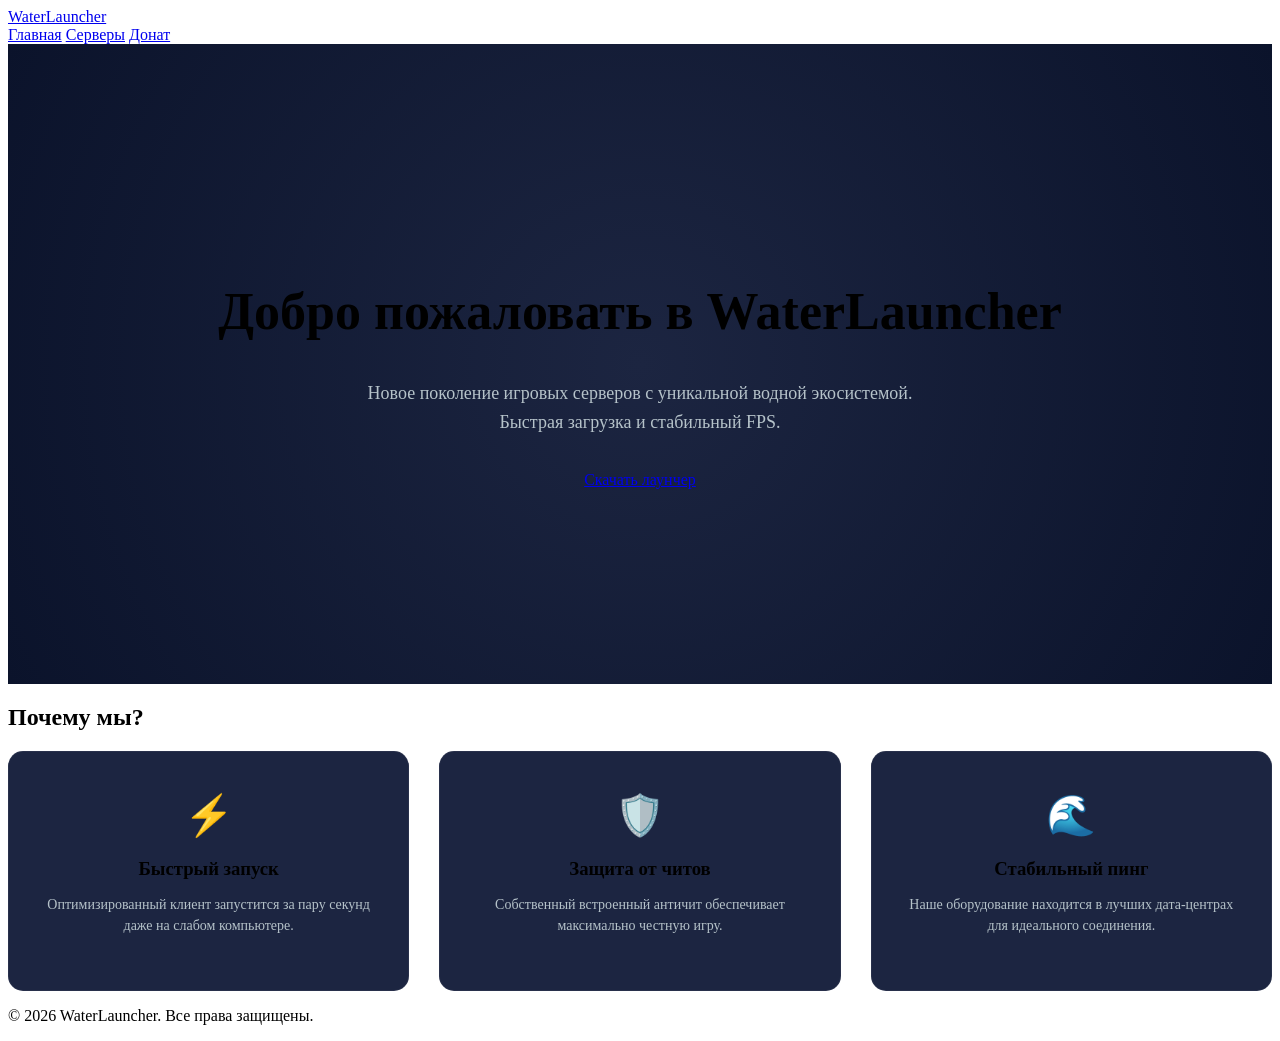
==== index.html @ 4f35d2d0 "Create index.html" ====
<!DOCTYPE html>
<html lang="ru">
<head>
    <meta charset="UTF-8">
    <meta name="viewport" content="width=device-width, initial-scale=1.0">
    <title>WaterLauncher — Главная</title>
    <link rel="stylesheet" href="css/style.css">
    <style>
        .hero {
            height: calc(80vh - 80px);
            display: flex;
            flex-direction: column;
            justify-content: center;
            align-items: center;
            text-align: center;
            background: radial-gradient(circle at center, #1c2541 0%, #0b132b 100%);
        }
        .hero h1 { font-size: 52px; margin-bottom: 20px; }
        .hero p { font-size: 18px; color: #b5c2c9; max-width: 600px; margin-bottom: 35px; line-height: 1.6; }
        
        .features-grid {
            display: grid;
            grid-template-columns: repeat(auto-fit, minmax(280px, 1fr));
            gap: 30px;
        }
        .card {
            background: #1c2541;
            padding: 40px 30px;
            border-radius: 15px;
            text-align: center;
            border: 1px solid rgba(255, 255, 255, 0.05);
        }
        .card-icon { font-size: 40px; margin-bottom: 15px; }
        .card h3 { margin-bottom: 10px; }
        .card p { color: #b5c2c9; font-size: 14px; line-height: 1.5; }
    </style>
</head>
<body>

    <header>
        <a href="index.html" class="logo">WaterLauncher</a>
        <nav>
            <a href="index.html" class="active">Главная</a>
            <a href="servers.html">Серверы</a>
            <a href="donate.html">Донат</a>
        </nav>
    </header>

    <section class="hero">
        <h1>Добро пожаловать в <span>WaterLauncher</span></h1>
        <p>Новое поколение игровых серверов с уникальной водной экосистемой. Быстрая загрузка и стабильный FPS.</p>
        <a href="#" class="btn">Скачать лаунчер</a>
    </section>

    <main class="container">
        <h2 class="heading">Почему <span>мы?</span></h2>
        <div class="features-grid">
            <div class="card">
                <div class="card-icon">⚡</div>
                <h3>Быстрый запуск</h3>
                <p>Оптимизированный клиент запустится за пару секунд даже на слабом компьютере.</p>
            </div>
            <div class="card">
                <div class="card-icon">🛡️</div>
                <h3>Защита от читов</h3>
                <p>Собственный встроенный античит обеспечивает максимально честную игру.</p>
            </div>
            <div class="card">
                <div class="card-icon">🌊</div>
                <h3>Стабильный пинг</h3>
                <p>Наше оборудование находится в лучших дата-центрах для идеального соединения.</p>
            </div>
        </div>
    </main>

    <footer>
        <p>&copy; 2026 WaterLauncher. Все права защищены.</p>
    </footer>

</body>
</html>
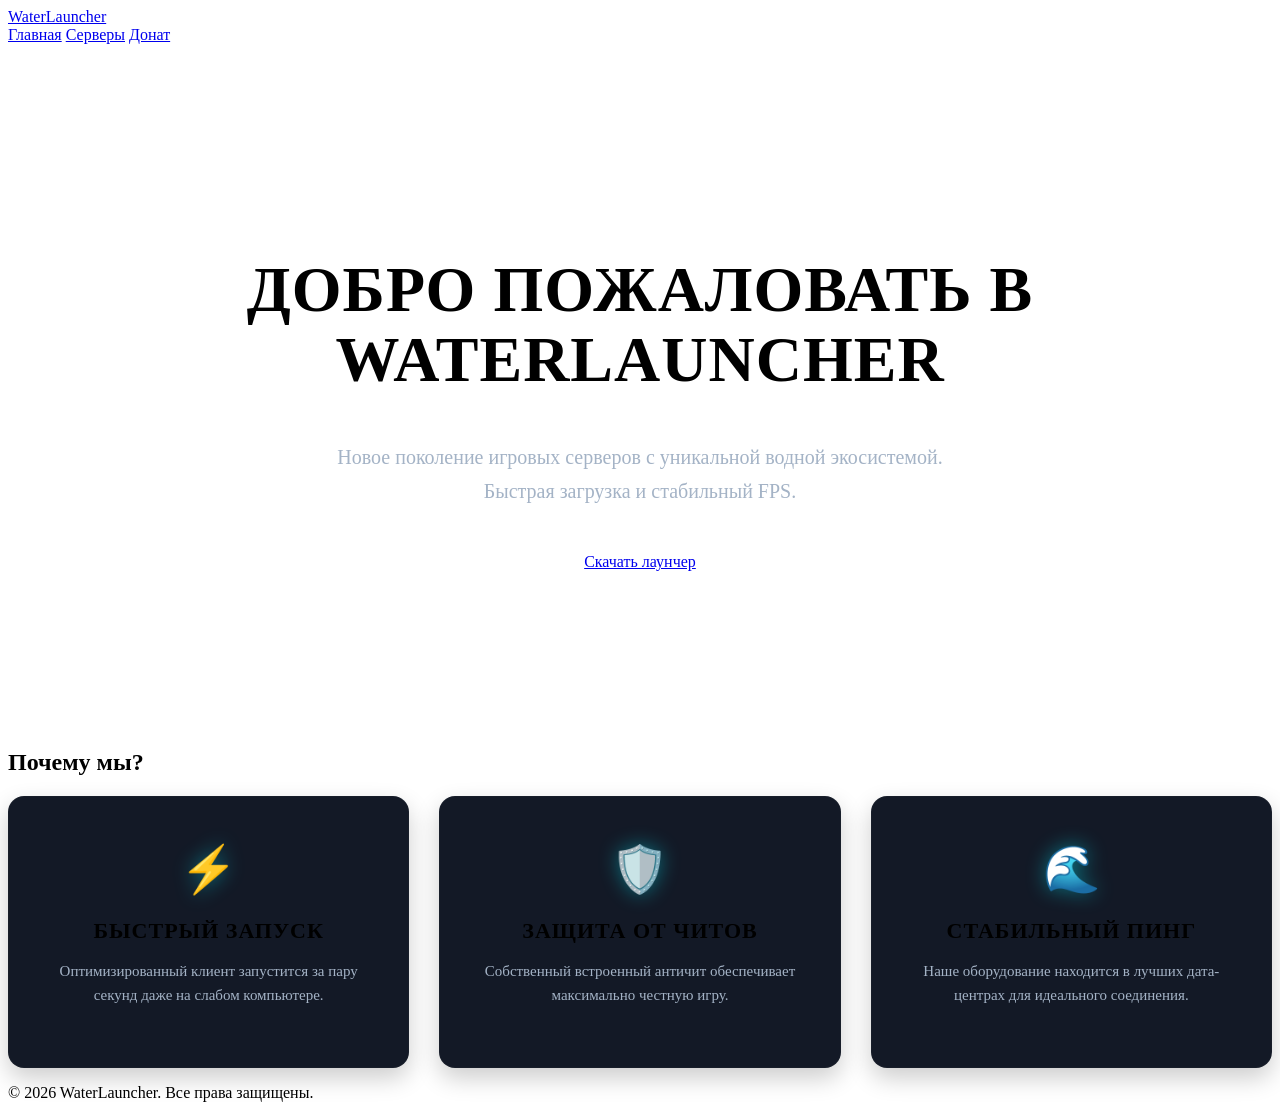
==== commit 2abc769d: "Update index.html" ====
--- a/index.html
+++ b/index.html
@@ -5,18 +5,34 @@
     <meta name="viewport" content="width=device-width, initial-scale=1.0">
     <title>WaterLauncher — Главная</title>
     <link rel="stylesheet" href="css/style.css">
+</style>
+</head>
+<body>
     <style>
         .hero {
-            height: calc(80vh - 80px);
+            height: calc(85vh - 80px);
             display: flex;
             flex-direction: column;
             justify-content: center;
             align-items: center;
             text-align: center;
-            background: radial-gradient(circle at center, #1c2541 0%, #0b132b 100%);
+            padding: 0 20px;
         }
-        .hero h1 { font-size: 52px; margin-bottom: 20px; }
-        .hero p { font-size: 18px; color: #b5c2c9; max-width: 600px; margin-bottom: 35px; line-height: 1.6; }
+        .hero h1 { 
+            font-size: 64px; 
+            font-weight: 900;
+            text-transform: uppercase;
+            margin-bottom: 25px; 
+            letter-spacing: 1px;
+            line-height: 1.1;
+        }
+        .hero p { 
+            font-size: 20px; 
+            color: #a4b3c6; 
+            max-width: 650px; 
+            margin-bottom: 45px; 
+            line-height: 1.7; 
+        }
         
         .features-grid {
             display: grid;
@@ -24,18 +40,31 @@
             gap: 30px;
         }
         .card {
-            background: #1c2541;
-            padding: 40px 30px;
-            border-radius: 15px;
+            background: #131926;
+            padding: 45px 35px;
+            border-radius: 16px;
             text-align: center;
-            border: 1px solid rgba(255, 255, 255, 0.05);
+            border: 1px solid rgba(255, 255, 255, 0.02);
+            box-shadow: 0 10px 25px rgba(0,0,0,0.2);
+            transition: all 0.3s ease;
         }
-        .card-icon { font-size: 40px; margin-bottom: 15px; }
-        .card h3 { margin-bottom: 10px; }
-        .card p { color: #b5c2c9; font-size: 14px; line-height: 1.5; }
+        .card:hover {
+            border-color: rgba(0, 240, 255, 0.3);
+            transform: translateY(-5px);
+        }
+        .card-icon { 
+            font-size: 46px; 
+            margin-bottom: 20px; 
+            filter: drop-shadow(0 0 10px rgba(0, 240, 255, 0.4));
+        }
+        .card h3 { 
+            margin-bottom: 15px; 
+            font-size: 22px; 
+            text-transform: uppercase;
+            letter-spacing: 1px;
+        }
+        .card p { color: #a4b3c6; font-size: 15px; line-height: 1.6; }
     </style>
-</head>
-<body>
 
     <header>
         <a href="index.html" class="logo">WaterLauncher</a>
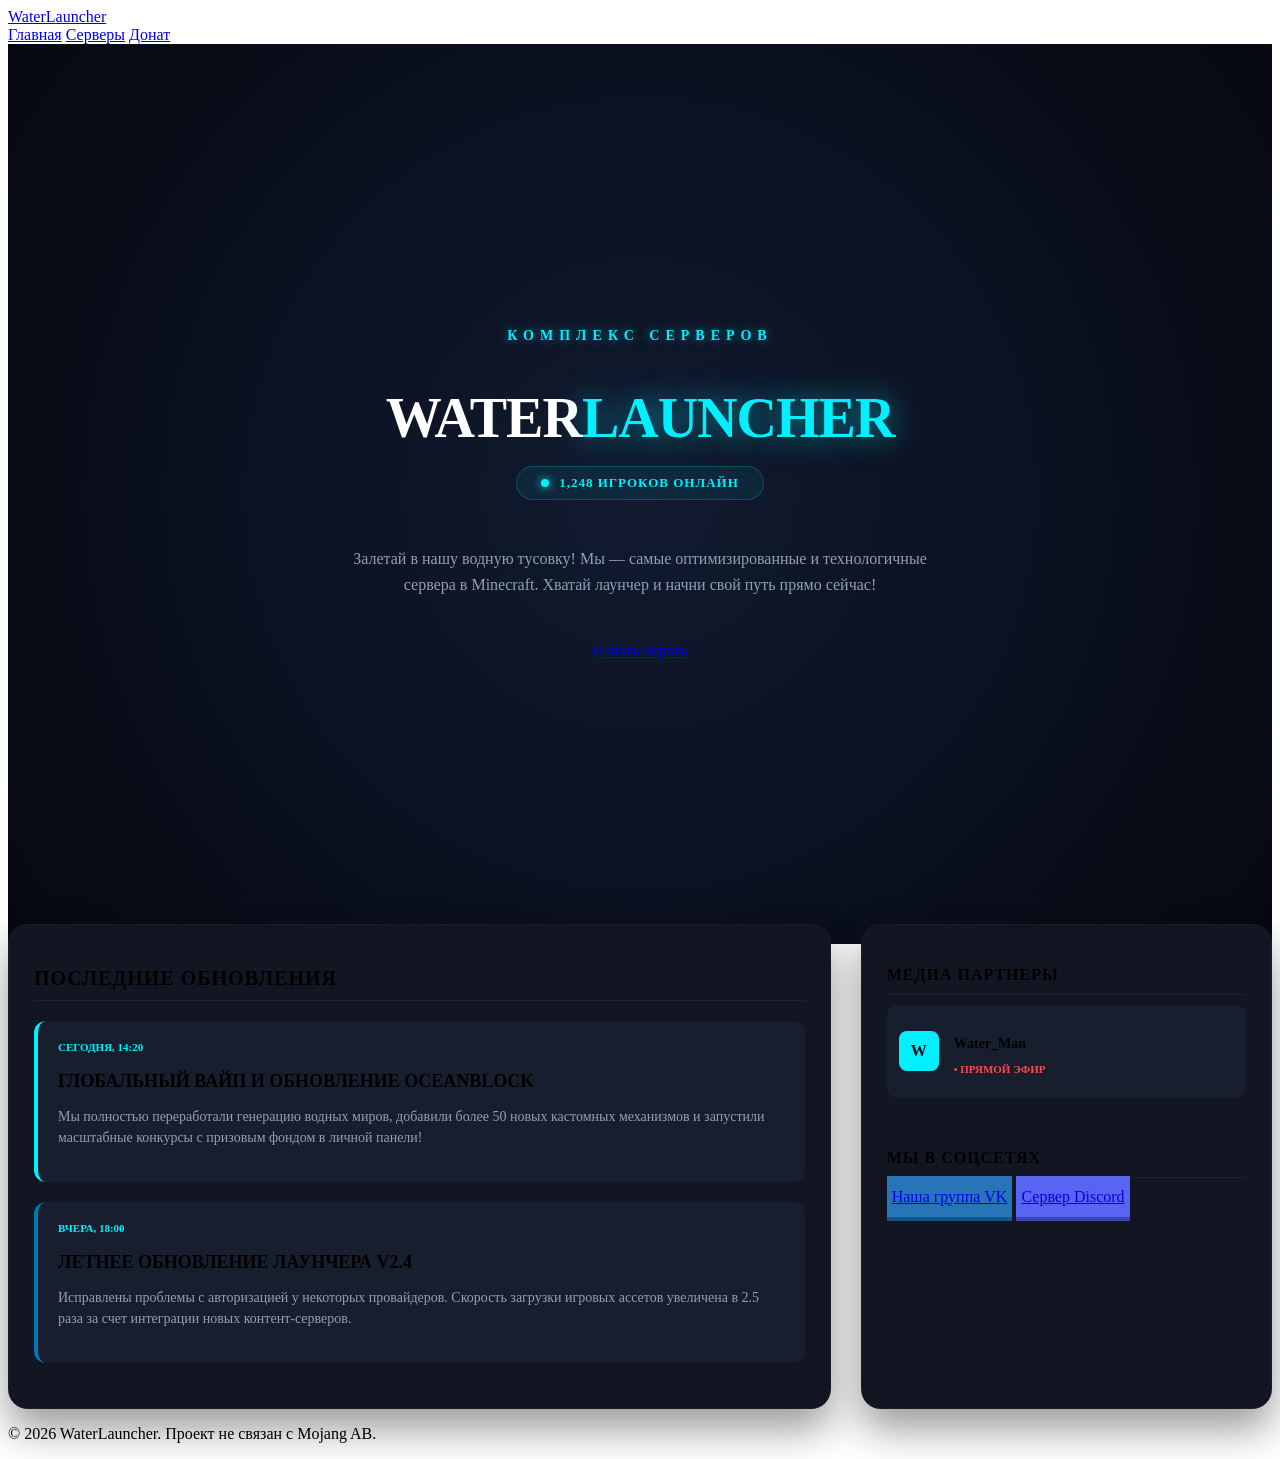
==== commit 4b8bdca0: "Update index.html" ====
--- a/index.html
+++ b/index.html
@@ -5,67 +5,205 @@
     <meta name="viewport" content="width=device-width, initial-scale=1.0">
     <title>WaterLauncher — Главная</title>
     <link rel="stylesheet" href="css/style.css">
-</style>
+    <style>
+        /* Главный баннер (Hero в стиле GribLand) */
+        .hero {
+            min-height: calc(100vh - 80px);
+            display: flex;
+            flex-direction: column;
+            justify-content: center;
+            align-items: center;
+            text-align: center;
+            padding: 40px 20px;
+            position: relative;
+            background: radial-gradient(circle at center, #111a30 0%, #060911 100%);
+            overflow: hidden;
+        }
+
+        /* Анимированные водяные пузыри на фоне */
+        .bubbles {
+            position: absolute;
+            top: 0;
+            left: 0;
+            width: 100%;
+            height: 100%;
+            z-index: 1;
+            pointer-events: none;
+        }
+        .bubble {
+            position: absolute;
+            bottom: -20px;
+            background: rgba(0, 240, 255, 0.15);
+            border-radius: 50%;
+            animation: floatUp 8s infinite ease-in;
+        }
+        @keyframes floatUp {
+            0% { transform: translateY(0) scale(1); opacity: 0; }
+            50% { opacity: 0.6; }
+            100% { transform: translateY(-100vh) scale(1.2); opacity: 0; }
+        }
+
+        .hero-content {
+            position: relative;
+            z-index: 2;
+        }
+
+        .hero-logo-sub {
+            font-size: 14px;
+            color: #00f0ff;
+            text-transform: uppercase;
+            letter-spacing: 6px;
+            font-weight: 800;
+            margin-bottom: 10px;
+            text-shadow: 0 0 10px rgba(0, 240, 255, 0.5);
+        }
+
+        .hero h1 { 
+            font-size: 56px; 
+            font-weight: 900;
+            text-transform: uppercase;
+            margin-bottom: 20px; 
+            letter-spacing: -1px;
+            line-height: 1.0;
+            color: #ffffff;
+        }
+        .hero h1 span {
+            color: #00f0ff;
+            text-shadow: 0 0 30px rgba(0, 240, 255, 0.6);
+        }
+
+        .hero p { 
+            font-size: 16px; 
+            color: #8fa0b5; 
+            max-width: 600px; 
+            margin-bottom: 45px; 
+            line-height: 1.6; 
+        }
+
+        /* Статистика онлайн */
+        .total-online {
+            background: rgba(0, 240, 255, 0.07);
+            border: 1px solid rgba(0, 240, 255, 0.2);
+            padding: 8px 24px;
+            border-radius: 30px;
+            font-size: 13px;
+            font-weight: 700;
+            text-transform: uppercase;
+            letter-spacing: 1px;
+            color: #00f0ff;
+            margin-bottom: 30px;
+            display: inline-flex;
+            align-items: center;
+            gap: 10px;
+        }
+        .online-dot {
+            width: 8px;
+            height: 8px;
+            background: #00f0ff;
+            border-radius: 50%;
+            box-shadow: 0 0 10px #00f0ff;
+            animation: pulse 1.5s infinite;
+        }
+        @keyframes pulse {
+            0% { transform: scale(1); opacity: 1; }
+            50% { transform: scale(1.4); opacity: 0.4; }
+            100% { transform: scale(1); opacity: 1; }
+        }
+
+        /* Сетка GribLand (Новости + Сайдбар) */
+        .grib-grid {
+            display: grid;
+            grid-template-columns: 2fr 1fr;
+            gap: 30px;
+            margin-top: -20px;
+            position: relative;
+            z-index: 10;
+        }
+
+        /* Блок новостей */
+        .news-container {
+            background: #111622;
+            border: 1px solid rgba(255, 255, 255, 0.03);
+            border-radius: 20px;
+            padding: 25px;
+            box-shadow: 0 20px 40px rgba(0,0,0,0.4);
+        }
+
+        .news-card {
+            background: #171e2e;
+            border-radius: 12px;
+            padding: 20px;
+            margin-bottom: 20px;
+            border-left: 4px solid #00f0ff;
+            transition: transform 0.2s;
+        }
+        .news-card:hover { transform: translateX(5px); }
+        .news-date {
+            font-size: 11px;
+            color: #00f0ff;
+            font-weight: 700;
+            margin-bottom: 5px;
+            text-transform: uppercase;
+        }
+        .news-card h3 { font-size: 18px; margin-bottom: 10px; text-transform: uppercase; }
+        .news-card p { color: #8fa0b5; font-size: 14px; line-height: 1.5; }
+
+        /* Сайдбар */
+        .sidebar-panel {
+            background: #111622;
+            border: 1px solid rgba(255, 255, 255, 0.03);
+            border-radius: 20px;
+            padding: 25px;
+            box-shadow: 0 20px 40px rgba(0,0,0,0.4);
+            display: flex;
+            flex-direction: column;
+            gap: 20px;
+        }
+
+        .panel-title {
+            font-size: 16px;
+            font-weight: 800;
+            text-transform: uppercase;
+            letter-spacing: 1px;
+            border-bottom: 1px solid rgba(255,255,255,0.05);
+            padding-bottom: 10px;
+            margin-bottom: 10px;
+        }
+
+        .streamer-card {
+            background: #171e2e;
+            padding: 12px;
+            border-radius: 10px;
+            display: flex;
+            align-items: center;
+            gap: 15px;
+            transition: all 0.2s;
+        }
+        .streamer-avatar {
+            width: 40px;
+            height: 40px;
+            background: #00f0ff;
+            border-radius: 8px;
+            display: flex;
+            align-items: center;
+            justify-content: center;
+            font-weight: 900;
+            color: #060911;
+            font-size: 16px;
+        }
+        .streamer-info h4 { font-size: 14px; margin-bottom: 2px; }
+        .streamer-info p { color: #ff4a4a; font-size: 11px; font-weight: 700; }
+
+        /* Адаптивность для телефонов */
+        @media (max-width: 992px) {
+            .grib-grid { grid-template-columns: 1fr; }
+            .hero h1 { font-size: 42px; }
+        }
+    </style>
 </head>
 <body>
-    <style>
-        .hero {
-            height: calc(85vh - 80px);
-            display: flex;
-            flex-direction: column;
-            justify-content: center;
-            align-items: center;
-            text-align: center;
-            padding: 0 20px;
-        }
-        .hero h1 { 
-            font-size: 64px; 
-            font-weight: 900;
-            text-transform: uppercase;
-            margin-bottom: 25px; 
-            letter-spacing: 1px;
-            line-height: 1.1;
-        }
-        .hero p { 
-            font-size: 20px; 
-            color: #a4b3c6; 
-            max-width: 650px; 
-            margin-bottom: 45px; 
-            line-height: 1.7; 
-        }
-        
-        .features-grid {
-            display: grid;
-            grid-template-columns: repeat(auto-fit, minmax(280px, 1fr));
-            gap: 30px;
-        }
-        .card {
-            background: #131926;
-            padding: 45px 35px;
-            border-radius: 16px;
-            text-align: center;
-            border: 1px solid rgba(255, 255, 255, 0.02);
-            box-shadow: 0 10px 25px rgba(0,0,0,0.2);
-            transition: all 0.3s ease;
-        }
-        .card:hover {
-            border-color: rgba(0, 240, 255, 0.3);
-            transform: translateY(-5px);
-        }
-        .card-icon { 
-            font-size: 46px; 
-            margin-bottom: 20px; 
-            filter: drop-shadow(0 0 10px rgba(0, 240, 255, 0.4));
-        }
-        .card h3 { 
-            margin-bottom: 15px; 
-            font-size: 22px; 
-            text-transform: uppercase;
-            letter-spacing: 1px;
-        }
-        .card p { color: #a4b3c6; font-size: 15px; line-height: 1.6; }
-    </style>
-
+
+    <!-- Навигация -->
     <header>
         <a href="index.html" class="logo">WaterLauncher</a>
         <nav>
@@ -75,35 +213,75 @@
         </nav>
     </header>
 
+    <!-- Главный баннер -->
     <section class="hero">
-        <h1>Добро пожаловать в <span>WaterLauncher</span></h1>
-        <p>Новое поколение игровых серверов с уникальной водной экосистемой. Быстрая загрузка и стабильный FPS.</p>
-        <a href="#" class="btn">Скачать лаунчер</a>
+        <div class="bubbles">
+            <div class="bubble" style="left: 10%; width: 20px; height: 20px; animation-delay: 0s; animation-duration: 6s;"></div>
+            <div class="bubble" style="left: 30%; width: 12px; height: 12px; animation-delay: 2s; animation-duration: 8s;"></div>
+            <div class="bubble" style="left: 50%; width: 25px; height: 25px; animation-delay: 1s; animation-duration: 7s;"></div>
+            <div class="bubble" style="left: 75%; width: 15px; height: 15px; animation-delay: 3s; animation-duration: 6s;"></div>
+        </div>
+
+        <div class="hero-content">
+            <div class="hero-logo-sub">Комплекс серверов</div>
+            <h1>Water<span>Launcher</span></h1>
+            
+            <div class="total-online">
+                <div class="online-dot"></div>
+                <span>1,248 игроков онлайн</span>
+            </div>
+
+            <p>Залетай в нашу водную тусовку! Мы — самые оптимизированные и технологичные сервера в Minecraft. Хватай лаунчер и начни свой путь прямо сейчас!</p>
+            <a href="#" class="btn" style="font-size: 16px; padding: 18px 45px;">Начать играть</a>
+        </div>
     </section>
 
+    <!-- Новости + Сайдбар -->
     <main class="container">
-        <h2 class="heading">Почему <span>мы?</span></h2>
-        <div class="features-grid">
-            <div class="card">
-                <div class="card-icon">⚡</div>
-                <h3>Быстрый запуск</h3>
-                <p>Оптимизированный клиент запустится за пару секунд даже на слабом компьютере.</p>
+        <div class="grib-grid">
+            
+            <!-- Новости -->
+            <div class="news-container">
+                <h2 class="panel-title" style="font-size: 20px; margin-bottom: 20px;">Последние обновления</h2>
+                
+                <div class="news-card">
+                    <div class="news-date">Сегодня, 14:20</div>
+                    <h3>Глобальный Вайп и обновление OceanBlock</h3>
+                    <p>Мы полностью переработали генерацию водных миров, добавили более 50 новых кастомных механизмов и запустили масштабные конкурсы с призовым фондом в личной панели!</p>
+                </div>
+
+                <div class="news-card" style="border-left-color: #0077b6;">
+                    <div class="news-date">Вчера, 18:00</div>
+                    <h3>Летнее обновление лаунчера v2.4</h3>
+                    <p>Исправлены проблемы с авторизацией у некоторых провайдеров. Скорость загрузки игровых ассетов увеличена в 2.5 раза за счет интеграции новых контент-серверов.</p>
+                </div>
             </div>
-            <div class="card">
-                <div class="card-icon">🛡️</div>
-                <h3>Защита от читов</h3>
-                <p>Собственный встроенный античит обеспечивает максимально честную игру.</p>
+
+            <!-- Сайдбар -->
+            <div class="sidebar-panel">
+                <div>
+                    <h3 class="panel-title">Медиа партнеры</h3>
+                    <div class="streamer-card">
+                        <div class="streamer-avatar">W</div>
+                        <div class="streamer-info">
+                            <h4>Water_Man</h4>
+                            <p>• ПРЯМОЙ ЭФИР</p>
+                        </div>
+                    </div>
+                </div>
+
+                <div style="margin-top: 15px;">
+                    <h3 class="panel-title">Мы в соцсетях</h3>
+                    <a href="#" class="btn" style="width: 100%; text-align: center; background: #2775b6; box-shadow: 0 4px 0px #1a5282; margin-bottom: 12px; padding: 12px 5px;">Наша группа VK</a>
+                    <a href="#" class="btn" style="width: 100%; text-align: center; background: #5865F2; box-shadow: 0 4px 0px #3c46a6; padding: 12px 5px;">Сервер Discord</a>
+                </div>
             </div>
-            <div class="card">
-                <div class="card-icon">🌊</div>
-                <h3>Стабильный пинг</h3>
-                <p>Наше оборудование находится в лучших дата-центрах для идеального соединения.</p>
-            </div>
+
         </div>
     </main>
 
     <footer>
-        <p>&copy; 2026 WaterLauncher. Все права защищены.</p>
+        <p>&copy; 2026 WaterLauncher. Проект не связан с Mojang AB.</p>
     </footer>
 
 </body>
